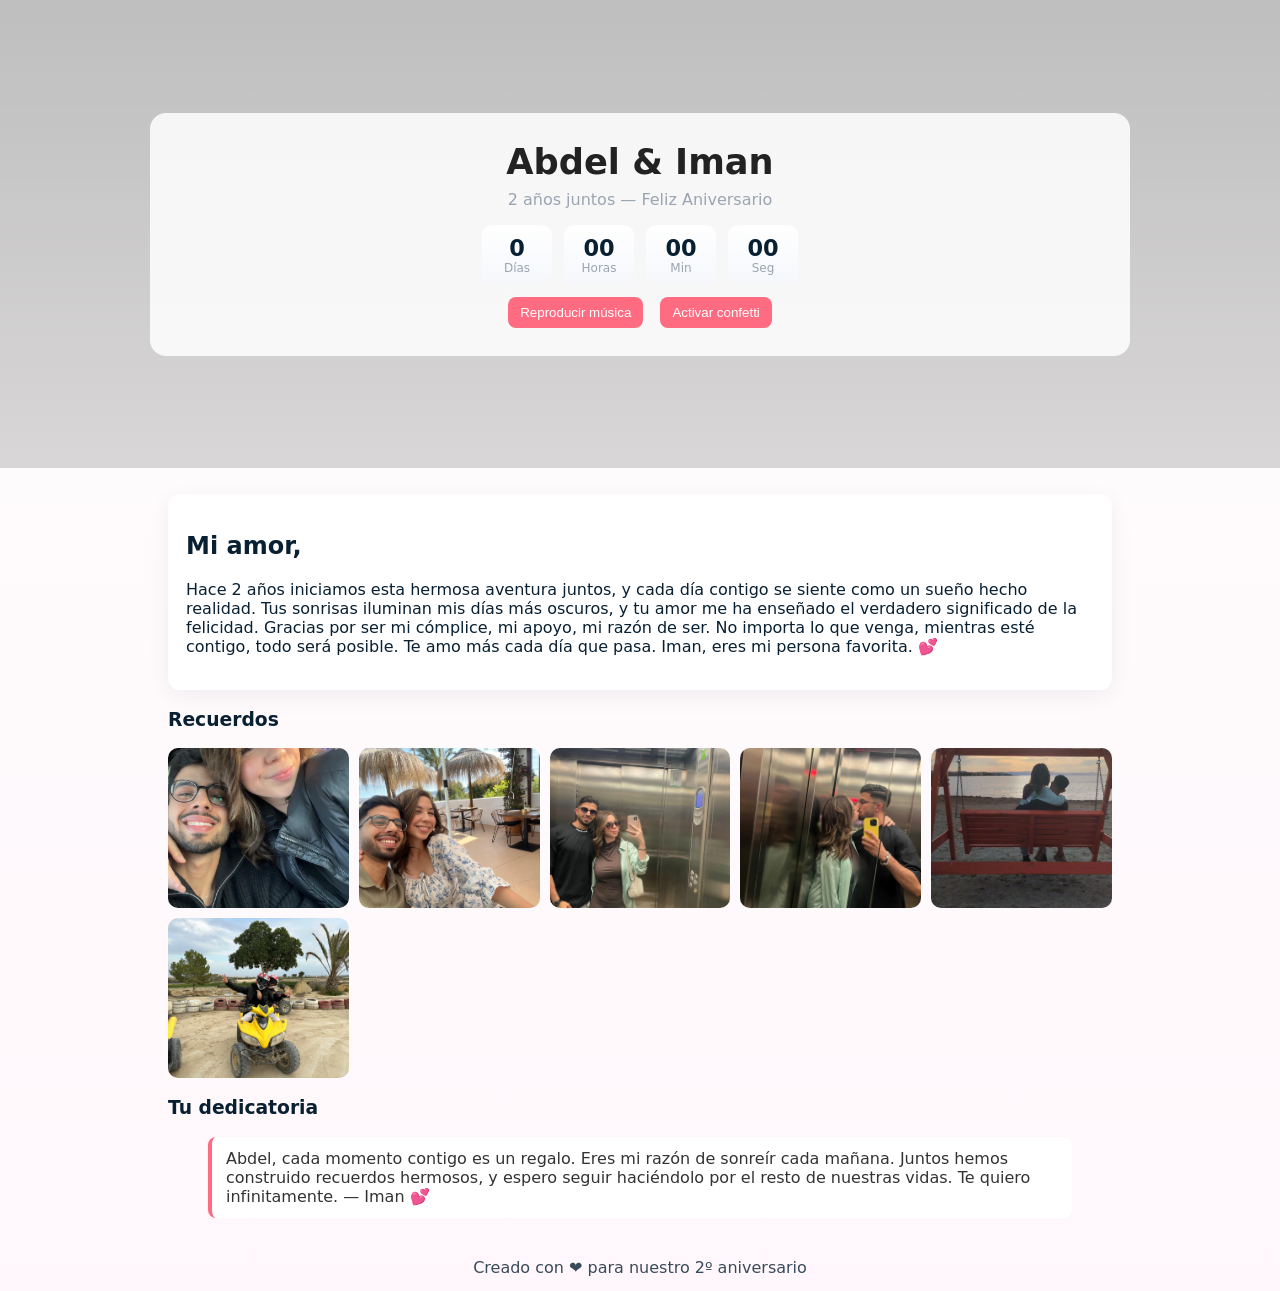
==== index.html @ 887652b4 "Sitio 2º aniversario Abdel & Iman" ====
<!doctype html>
<html lang="es">
<head>
  <meta charset="utf-8">
  <meta name="viewport" content="width=device-width,initial-scale=1">
  <title>Feliz 2º aniversario</title>
  <link rel="stylesheet" href="styles.css">
</head>
<body>
  <header class="hero">
    <div class="overlay">
      <h1>Abdel & Iman</h1>
      <p class="subtitle">2 años juntos — Feliz Aniversario</p>

      <div id="countdown" class="countdown" aria-live="polite">
        <div><span id="days">0</span><small>Días</small></div>
        <div><span id="hours">00</span><small>Horas</small></div>
        <div><span id="minutes">00</span><small>Min</small></div>
        <div><span id="seconds">00</span><small>Seg</small></div>
      </div>

      <div class="controls">
        <button id="playMusic">Reproducir música</button>
        <button id="toggleConfetti">Activar confetti</button>
      </div>
    </div>
  </header>

  <main class="container">
    <section class="message">
      <h2>Mi amor,</h2>
      <p id="lead">Hace 2 años iniciamos esta hermosa aventura juntos, y cada día contigo se siente como un sueño hecho realidad. Tus sonrisas iluminan mis días más oscuros, y tu amor me ha enseñado el verdadero significado de la felicidad. Gracias por ser mi cómplice, mi apoyo, mi razón de ser. No importa lo que venga, mientras esté contigo, todo será posible. Te amo más cada día que pasa. Iman, eres mi persona favorita. 💕</p>
    </section>

    <section class="gallery">
      <h3>Recuerdos</h3>
      <div class="photos">
        <img src="photos/foto1.jpg" alt="foto1">
        <img src="photos/foto2.jpg" alt="foto2">
        <img src="photos/foto3.jpg" alt="foto3">
        <img src="photos/foto4.jpg" alt="foto4">
        <img src="photos/foto5.jpg" alt="foto5">
        <img src="photos/foto6.jpg" alt="foto6">
      </div>
    </section>

    <section class="notes">
      <h3>Tu dedicatoria</h3>
      <blockquote id="dedication">Abdel, cada momento contigo es un regalo. Eres mi razón de sonreír cada mañana. Juntos hemos construido recuerdos hermosos, y espero seguir haciéndolo por el resto de nuestras vidas. Te quiero infinitamente. — Iman 💕</blockquote>
    </section>
  </main>

  <footer class="footer">Creado con ❤️ para nuestro 2º aniversario</footer>

  <!-- Audio: para usar una canción local/video, pon la ruta en el atributo src -->
  <audio id="bgMusic" loop src="music/blue-love.mp3"></audio>

  <canvas id="confettiCanvas"></canvas>

  <script src="script.js"></script>
</body>
</html>
---- styles.css ----
:root{
  --accent:#ff6b81;
  --bg:#0f1724;
  --card:#ffffffee;
  --muted:#9aa4b2;
}
*{box-sizing:border-box}
body{font-family:Inter,system-ui,Segoe UI,Helvetica,Arial; margin:0; color:#082032; background:linear-gradient(180deg,#fefefe, #fff7fb)}
.hero{height:52vh; min-height:320px; background-image:linear-gradient(rgba(0,0,0,0.25), rgba(0,0,0,0.15)), url('https://images.unsplash.com/photo-1503264116251-35a269479413?auto=format&fit=crop&w=1600&q=60'); background-size:cover; background-position:center; display:flex; align-items:center; justify-content:center}
.overlay{background:rgba(255,255,255,0.85); padding:28px; border-radius:16px; text-align:center; width:min(980px,94%)}
.overlay h1{margin:0;font-size:2.2rem;color:#222}
.subtitle{margin:8px 0 16px;color:var(--muted)}
.countdown{display:flex; gap:12px; justify-content:center; margin:12px 0}
.countdown > div{background:linear-gradient(180deg,#fff,#f5f7fb); padding:10px 14px; border-radius:10px; min-width:70px}
.countdown span{display:block;font-weight:700;font-size:1.4rem}
.countdown small{display:block;color:var(--muted); font-size:0.75rem}
.controls{margin-top:10px}
.controls button{background:var(--accent); color:white; border:0; padding:8px 12px; border-radius:8px; margin:0 6px; cursor:pointer}

.container{max-width:980px; margin:26px auto; padding:0 18px}
.message{background:var(--card); padding:18px; border-radius:12px; box-shadow:0 6px 24px rgba(12,20,30,0.06)}
.gallery{margin-top:16px}
.photos{display:grid; grid-template-columns:repeat(auto-fit,minmax(160px,1fr)); gap:10px; margin-top:8px}
.photos img{width:100%; height:160px; object-fit:cover; border-radius:10px}
.notes{margin-top:16px}
blockquote{background:#fff; padding:12px 14px; border-left:4px solid var(--accent); border-radius:8px; color:#333}
.footer{opacity:0.8; text-align:center; padding:14px 8px; margin-top:26px}

/* Confetti canvas overlays */
#confettiCanvas{position:fixed; left:0; top:0; pointer-events:none; width:100%; height:100%; z-index:9999}

@media (max-width:600px){.overlay h1{font-size:1.5rem}.countdown span{font-size:1.1rem}}
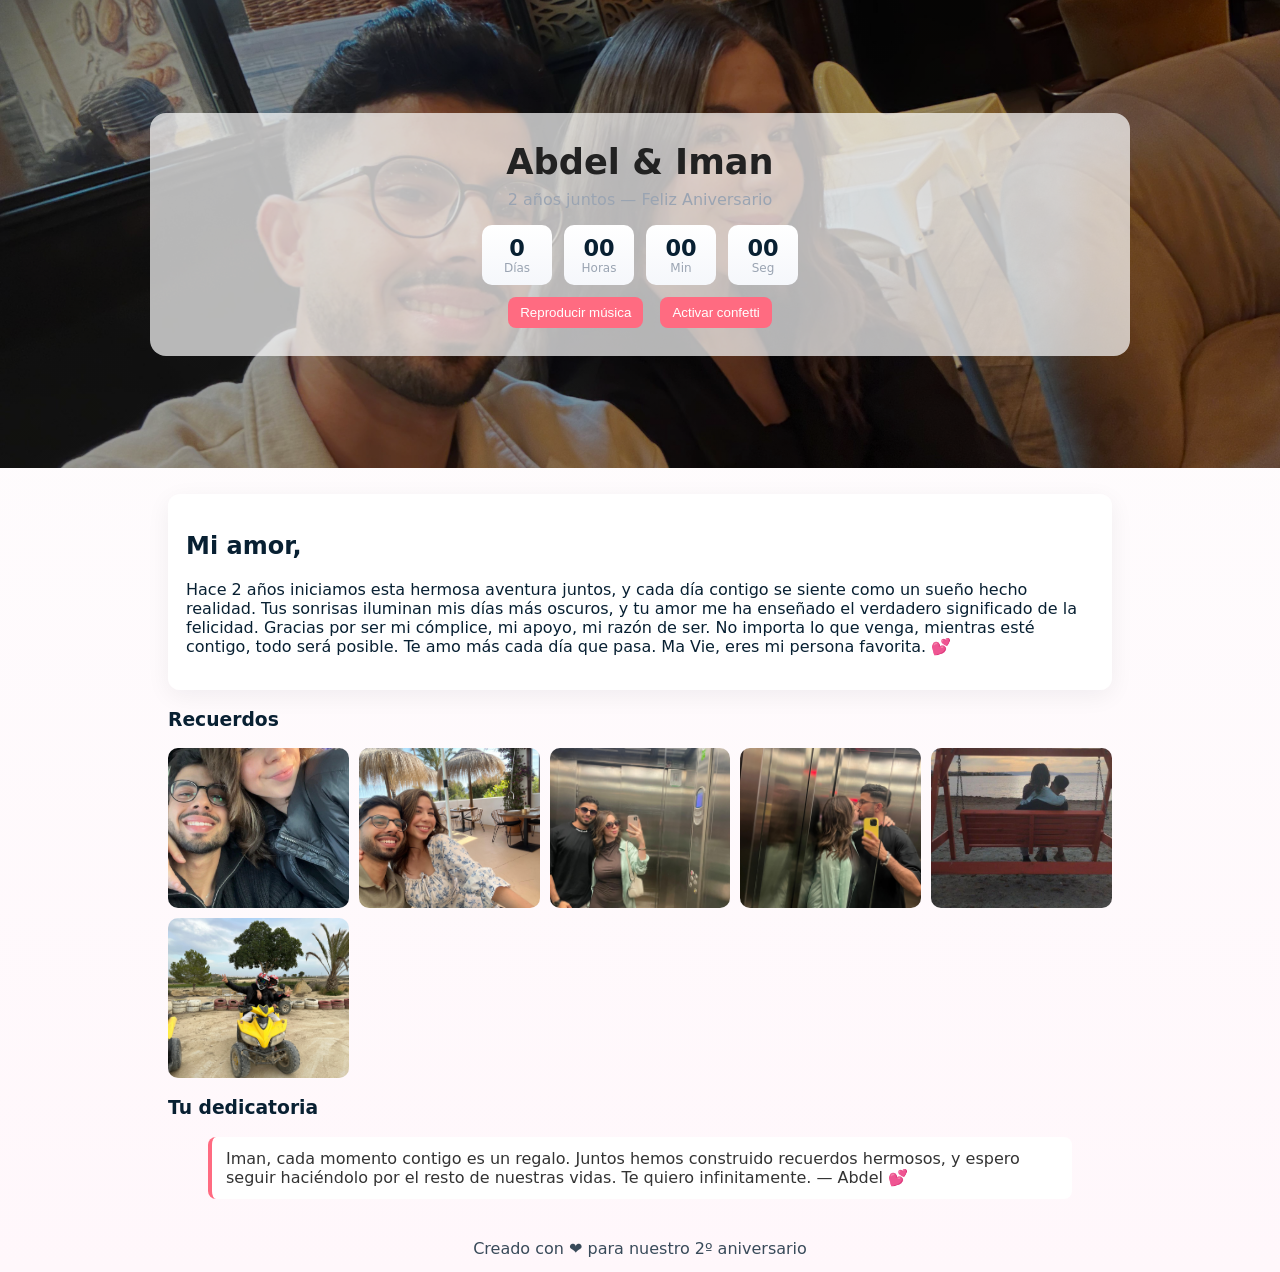
==== commit 930ea2e0: "Cambio de fondo en hero: foto de pareja" ====
--- a/index.html
+++ b/index.html
@@ -7,8 +7,8 @@
   <link rel="stylesheet" href="styles.css">
 </head>
 <body>
-  <header class="hero">
-    <div class="overlay">
+  <header class="hero" style="background-image: linear-gradient(rgba(0,0,0,0.4), rgba(0,0,0,0.4)), url('photos/fondo.jpg'); background-size: cover; background-position: center;">
+    <div class="overlay" style="background: rgba(255,255,255,0.7)">
       <h1>Abdel & Iman</h1>
       <p class="subtitle">2 años juntos — Feliz Aniversario</p>
 
@@ -29,7 +29,7 @@
   <main class="container">
     <section class="message">
       <h2>Mi amor,</h2>
-      <p id="lead">Hace 2 años iniciamos esta hermosa aventura juntos, y cada día contigo se siente como un sueño hecho realidad. Tus sonrisas iluminan mis días más oscuros, y tu amor me ha enseñado el verdadero significado de la felicidad. Gracias por ser mi cómplice, mi apoyo, mi razón de ser. No importa lo que venga, mientras esté contigo, todo será posible. Te amo más cada día que pasa. Iman, eres mi persona favorita. 💕</p>
+      <p id="lead">Hace 2 años iniciamos esta hermosa aventura juntos, y cada día contigo se siente como un sueño hecho realidad. Tus sonrisas iluminan mis días más oscuros, y tu amor me ha enseñado el verdadero significado de la felicidad. Gracias por ser mi cómplice, mi apoyo, mi razón de ser. No importa lo que venga, mientras esté contigo, todo será posible. Te amo más cada día que pasa. Ma Vie, eres mi persona favorita. 💕</p>
     </section>
 
     <section class="gallery">
@@ -44,9 +44,9 @@
       </div>
     </section>
 
-    <section class="notes">
+    <section class="notes"> 
       <h3>Tu dedicatoria</h3>
-      <blockquote id="dedication">Abdel, cada momento contigo es un regalo. Eres mi razón de sonreír cada mañana. Juntos hemos construido recuerdos hermosos, y espero seguir haciéndolo por el resto de nuestras vidas. Te quiero infinitamente. — Iman 💕</blockquote>
+      <blockquote id="dedication">Iman, cada momento contigo es un regalo. Juntos hemos construido recuerdos hermosos, y espero seguir haciéndolo por el resto de nuestras vidas. Te quiero infinitamente. — Abdel 💕</blockquote>
     </section>
   </main>
 
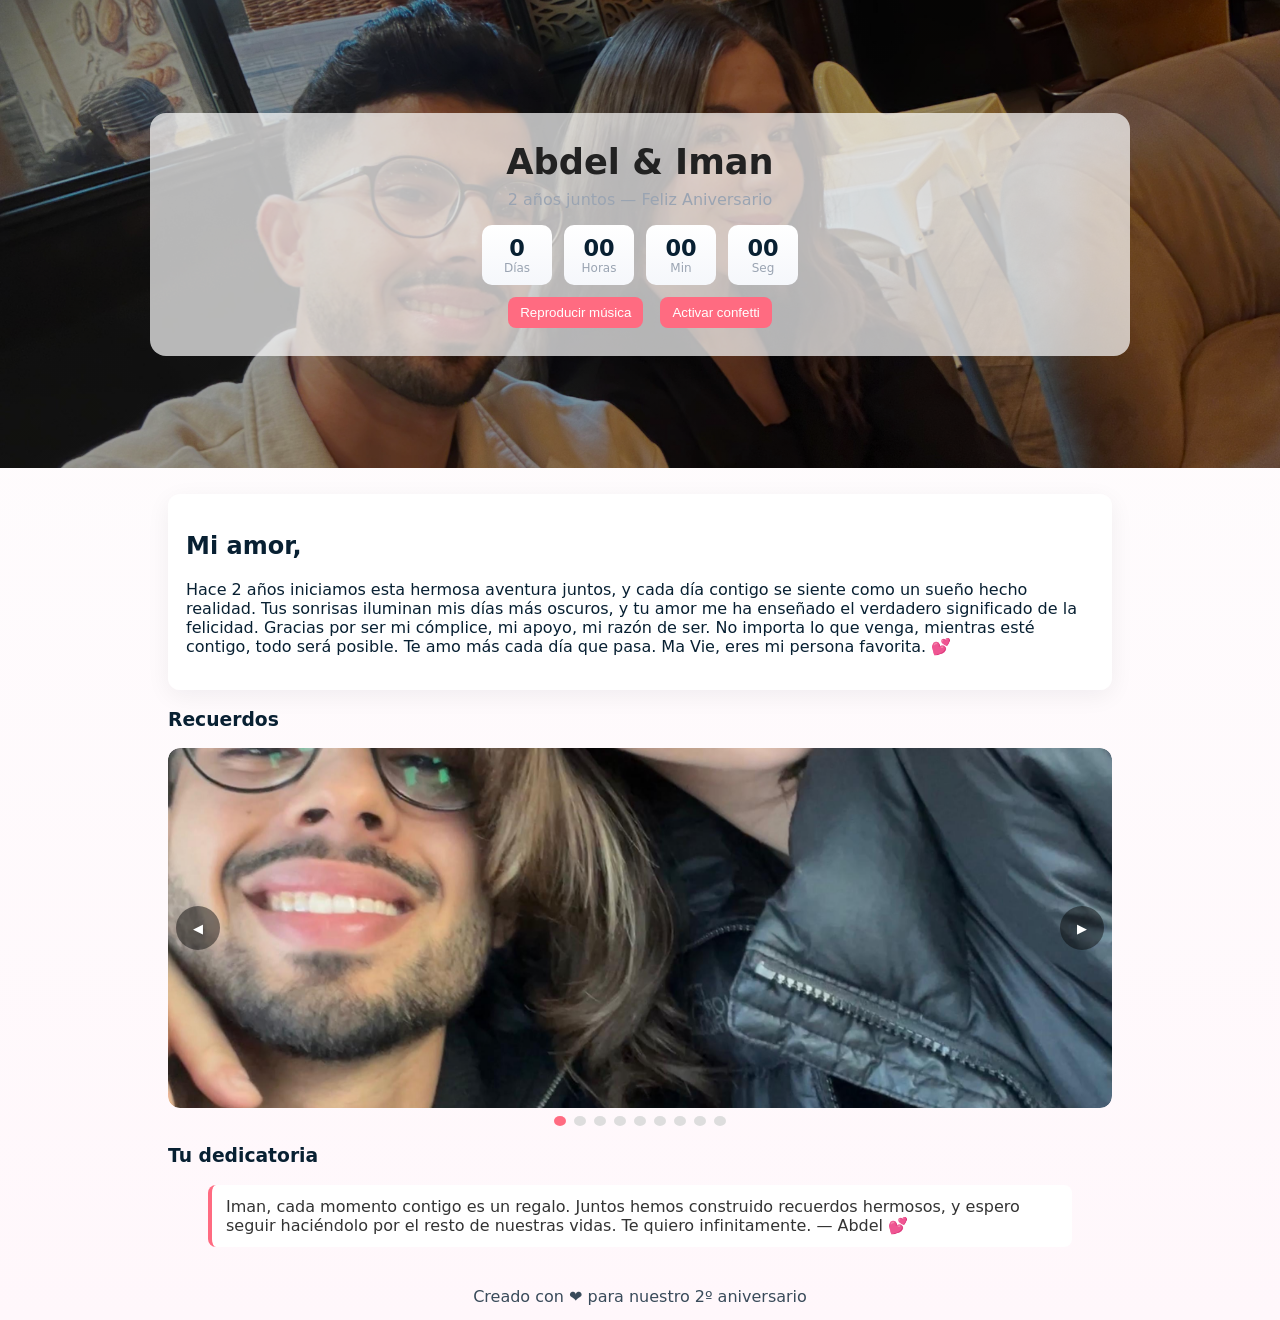
==== commit 6e5b391e: "Añadir vídeos al carrusel (copiados desde images), soporte click-to-play y estilos" ====
--- a/index.html
+++ b/index.html
@@ -34,14 +34,32 @@
 
     <section class="gallery">
       <h3>Recuerdos</h3>
-      <div class="photos">
-        <img src="photos/foto1.jpg" alt="foto1">
-        <img src="photos/foto2.jpg" alt="foto2">
-        <img src="photos/foto3.jpg" alt="foto3">
-        <img src="photos/foto4.jpg" alt="foto4">
-        <img src="photos/foto5.jpg" alt="foto5">
-        <img src="photos/foto6.jpg" alt="foto6">
+      <div class="carousel" aria-label="Galería de recuerdos">
+        <button class="carousel-btn prev" aria-label="Anterior">◀</button>
+        <div class="photos">
+          <img src="photos/foto1.jpg" alt="foto1">
+          <img src="photos/foto2.jpg" alt="foto2">
+          <img src="photos/foto3.jpg" alt="foto3">
+          <img src="photos/foto4.jpg" alt="foto4">
+          <img src="photos/foto5.jpg" alt="foto5">
+          <img src="photos/foto6.jpg" alt="foto6">
+          <!-- Vídeos añadidos automáticamente -->
+          <video controls muted playsinline preload="metadata" poster="photos/foto1.jpg">
+            <source src="videos/video1.mp4" type="video/mp4">
+            Tu navegador no soporta video.
+          </video>
+          <video controls muted playsinline preload="metadata" poster="photos/foto2.jpg">
+            <source src="videos/video2.mp4" type="video/mp4">
+            Tu navegador no soporta video.
+          </video>
+          <video controls muted playsinline preload="metadata" poster="photos/foto3.jpg">
+            <source src="videos/video3.mp4" type="video/mp4">
+            Tu navegador no soporta video.
+          </video>
+        </div>
+        <button class="carousel-btn next" aria-label="Siguiente">▶</button>
       </div>
+      <div class="carousel-indicators" aria-hidden="true"></div>
     </section>
 
     <section class="notes"> 
--- a/styles.css
+++ b/styles.css
@@ -20,8 +20,20 @@
 .container{max-width:980px; margin:26px auto; padding:0 18px}
 .message{background:var(--card); padding:18px; border-radius:12px; box-shadow:0 6px 24px rgba(12,20,30,0.06)}
 .gallery{margin-top:16px}
-.photos{display:grid; grid-template-columns:repeat(auto-fit,minmax(160px,1fr)); gap:10px; margin-top:8px}
-.photos img{width:100%; height:160px; object-fit:cover; border-radius:10px}
+ .gallery{margin-top:16px}
+
+/* Carousel styles */
+.carousel{position:relative; display:flex; align-items:center; gap:8px; margin-top:8px}
+.photos{display:flex; overflow:hidden; scroll-behavior:smooth; -webkit-overflow-scrolling:touch; width:100%; border-radius:12px}
+.photos img{flex:0 0 100%; width:100%; height:360px; object-fit:cover; border-radius:12px}
+.photos video{flex:0 0 100%; width:100%; height:360px; object-fit:cover; border-radius:12px; background:#000}
+.photos video::-webkit-media-controls { display:none !important; }
+.carousel-btn{position:absolute; z-index:5; background:rgba(0,0,0,0.45); color:#fff; border:0; width:44px; height:44px; border-radius:50%; display:flex; align-items:center; justify-content:center; cursor:pointer}
+.carousel-btn.prev{left:8px}
+.carousel-btn.next{right:8px}
+.carousel-indicators{display:flex; justify-content:center; gap:8px; margin-top:8px}
+.carousel-indicators button{width:10px; height:10px; border-radius:50%; border:0; background:#ddd; cursor:pointer}
+.carousel-indicators button.active{background:var(--accent)}
 .notes{margin-top:16px}
 blockquote{background:#fff; padding:12px 14px; border-left:4px solid var(--accent); border-radius:8px; color:#333}
 .footer{opacity:0.8; text-align:center; padding:14px 8px; margin-top:26px}
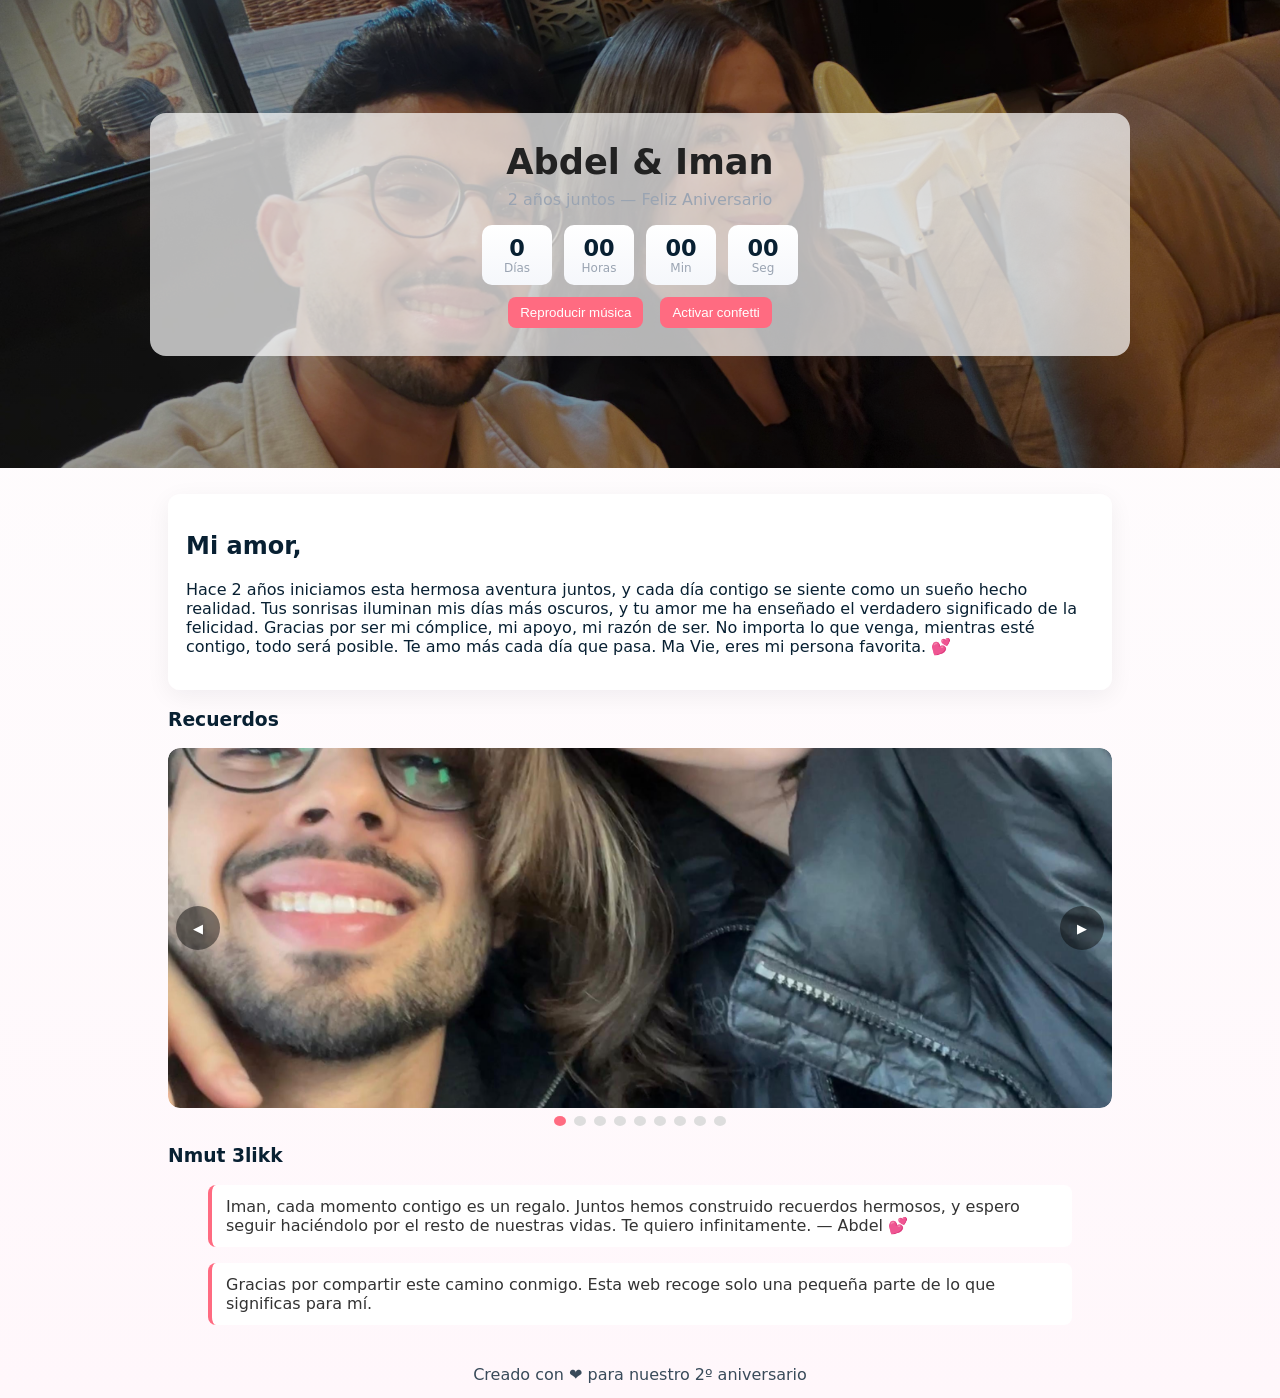
==== commit c1fb452f: "Habilitar audio en vídeos; pausar/reanudar música de fondo al reproducir vídeos" ====
--- a/index.html
+++ b/index.html
@@ -44,15 +44,15 @@
           <img src="photos/foto5.jpg" alt="foto5">
           <img src="photos/foto6.jpg" alt="foto6">
           <!-- Vídeos añadidos automáticamente -->
-          <video controls muted playsinline preload="metadata" poster="photos/foto1.jpg">
+          <video controls playsinline preload="metadata" poster="photos/foto1.jpg">
             <source src="videos/video1.mp4" type="video/mp4">
             Tu navegador no soporta video.
           </video>
-          <video controls muted playsinline preload="metadata" poster="photos/foto2.jpg">
+          <video controls playsinline preload="metadata" poster="photos/foto2.jpg">
             <source src="videos/video2.mp4" type="video/mp4">
             Tu navegador no soporta video.
           </video>
-          <video controls muted playsinline preload="metadata" poster="photos/foto3.jpg">
+          <video controls playsinline preload="metadata" poster="photos/foto3.jpg">
             <source src="videos/video3.mp4" type="video/mp4">
             Tu navegador no soporta video.
           </video>
@@ -63,8 +63,9 @@
     </section>
 
     <section class="notes"> 
-      <h3>Tu dedicatoria</h3>
+      <h3>Nmut 3likk</h3>
       <blockquote id="dedication">Iman, cada momento contigo es un regalo. Juntos hemos construido recuerdos hermosos, y espero seguir haciéndolo por el resto de nuestras vidas. Te quiero infinitamente. — Abdel 💕</blockquote>
+          <blockquote id="dedication">Gracias por compartir este camino conmigo. Esta web recoge solo una pequeña parte de lo que significas para mí.</blockquote>
     </section>
   </main>
 
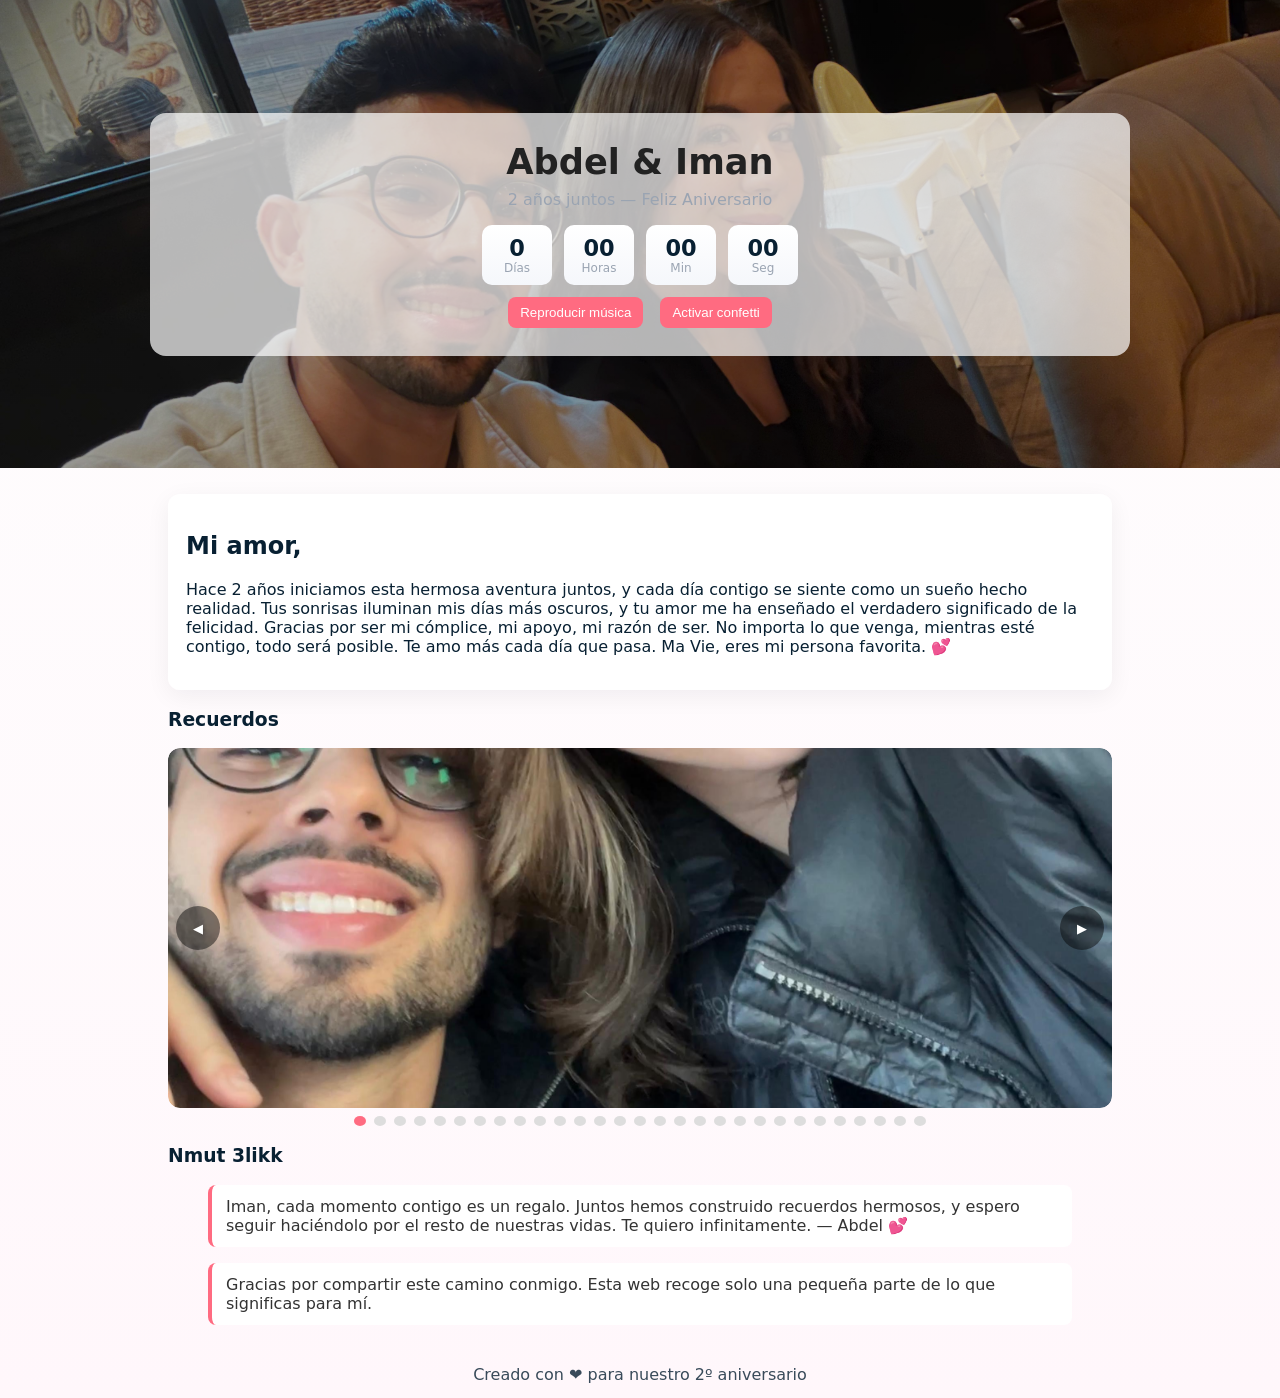
==== commit 3ac1fa19: "Renumerar fotos y actualizar carrusel (eliminar huecos)" ====
--- a/index.html
+++ b/index.html
@@ -37,23 +37,44 @@
       <div class="carousel" aria-label="Galería de recuerdos">
         <button class="carousel-btn prev" aria-label="Anterior">◀</button>
         <div class="photos">
+          <!-- Fotos (generadas automáticamente, sin huecos) -->
           <img src="photos/foto1.jpg" alt="foto1">
           <img src="photos/foto2.jpg" alt="foto2">
           <img src="photos/foto3.jpg" alt="foto3">
           <img src="photos/foto4.jpg" alt="foto4">
           <img src="photos/foto5.jpg" alt="foto5">
           <img src="photos/foto6.jpg" alt="foto6">
-          <!-- Vídeos añadidos automáticamente -->
-          <video controls playsinline preload="metadata" poster="photos/foto1.jpg">
-            <source src="videos/video1.mp4" type="video/mp4">
-            Tu navegador no soporta video.
-          </video>
+          <img src="photos/foto7.jpg" alt="foto7">
+          <img src="photos/foto8.jpg" alt="foto8">
+          <img src="photos/foto9.jpg" alt="foto9">
+          <img src="photos/foto10.jpg" alt="foto10">
+          <img src="photos/foto11.jpg" alt="foto11">
+          <img src="photos/foto12.jpg" alt="foto12">
+          <img src="photos/foto13.jpg" alt="foto13">
+          <img src="photos/foto14.jpg" alt="foto14">
+          <img src="photos/foto15.jpg" alt="foto15">
+          <img src="photos/foto16.jpg" alt="foto16">
+          <img src="photos/foto17.jpg" alt="foto17">
+          <img src="photos/foto18.jpg" alt="foto18">
+          <img src="photos/foto19.jpg" alt="foto19">
+          <img src="photos/foto20.jpg" alt="foto20">
+          <img src="photos/foto21.jpg" alt="foto21">
+          <img src="photos/foto22.jpg" alt="foto22">
+          <img src="photos/foto23.jpg" alt="foto23">
+          <img src="photos/foto24.jpg" alt="foto24">
+          <img src="photos/foto25.jpg" alt="foto25">
+          <img src="photos/foto26.jpg" alt="foto26">
+          <!-- Vídeos añadidos automáticamente (los vídeos quedan al final) -->
           <video controls playsinline preload="metadata" poster="photos/foto2.jpg">
             <source src="videos/video2.mp4" type="video/mp4">
             Tu navegador no soporta video.
           </video>
           <video controls playsinline preload="metadata" poster="photos/foto3.jpg">
             <source src="videos/video3.mp4" type="video/mp4">
+            Tu navegador no soporta video.
+          </video>
+          <video controls playsinline preload="metadata" poster="photos/foto1.jpg">
+            <source src="videos/video1.mp4" type="video/mp4">
             Tu navegador no soporta video.
           </video>
         </div>
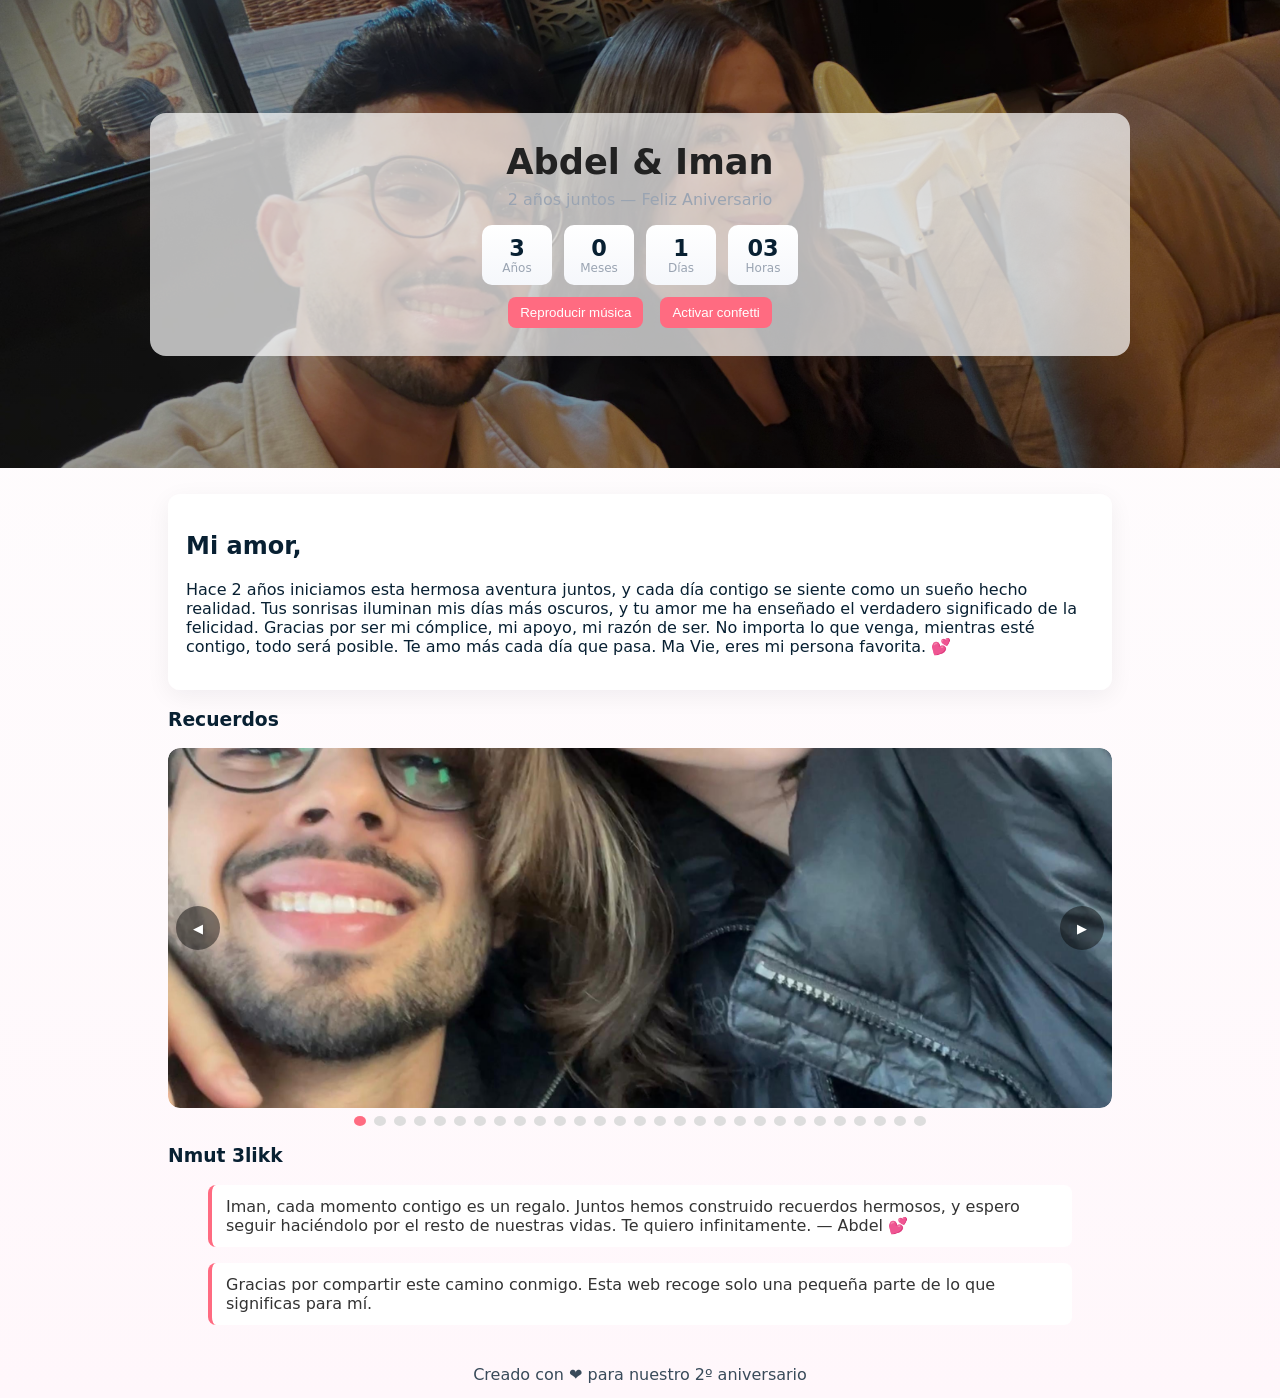
==== commit d55f5c9d: "Cambiar countdown por contador de tiempo juntos (años, meses, días, horas desde 05/12/2023)" ====
--- a/index.html
+++ b/index.html
@@ -13,10 +13,10 @@
       <p class="subtitle">2 años juntos — Feliz Aniversario</p>
 
       <div id="countdown" class="countdown" aria-live="polite">
+        <div><span id="years">0</span><small>Años</small></div>
+        <div><span id="months">0</span><small>Meses</small></div>
         <div><span id="days">0</span><small>Días</small></div>
         <div><span id="hours">00</span><small>Horas</small></div>
-        <div><span id="minutes">00</span><small>Min</small></div>
-        <div><span id="seconds">00</span><small>Seg</small></div>
       </div>
 
       <div class="controls">
